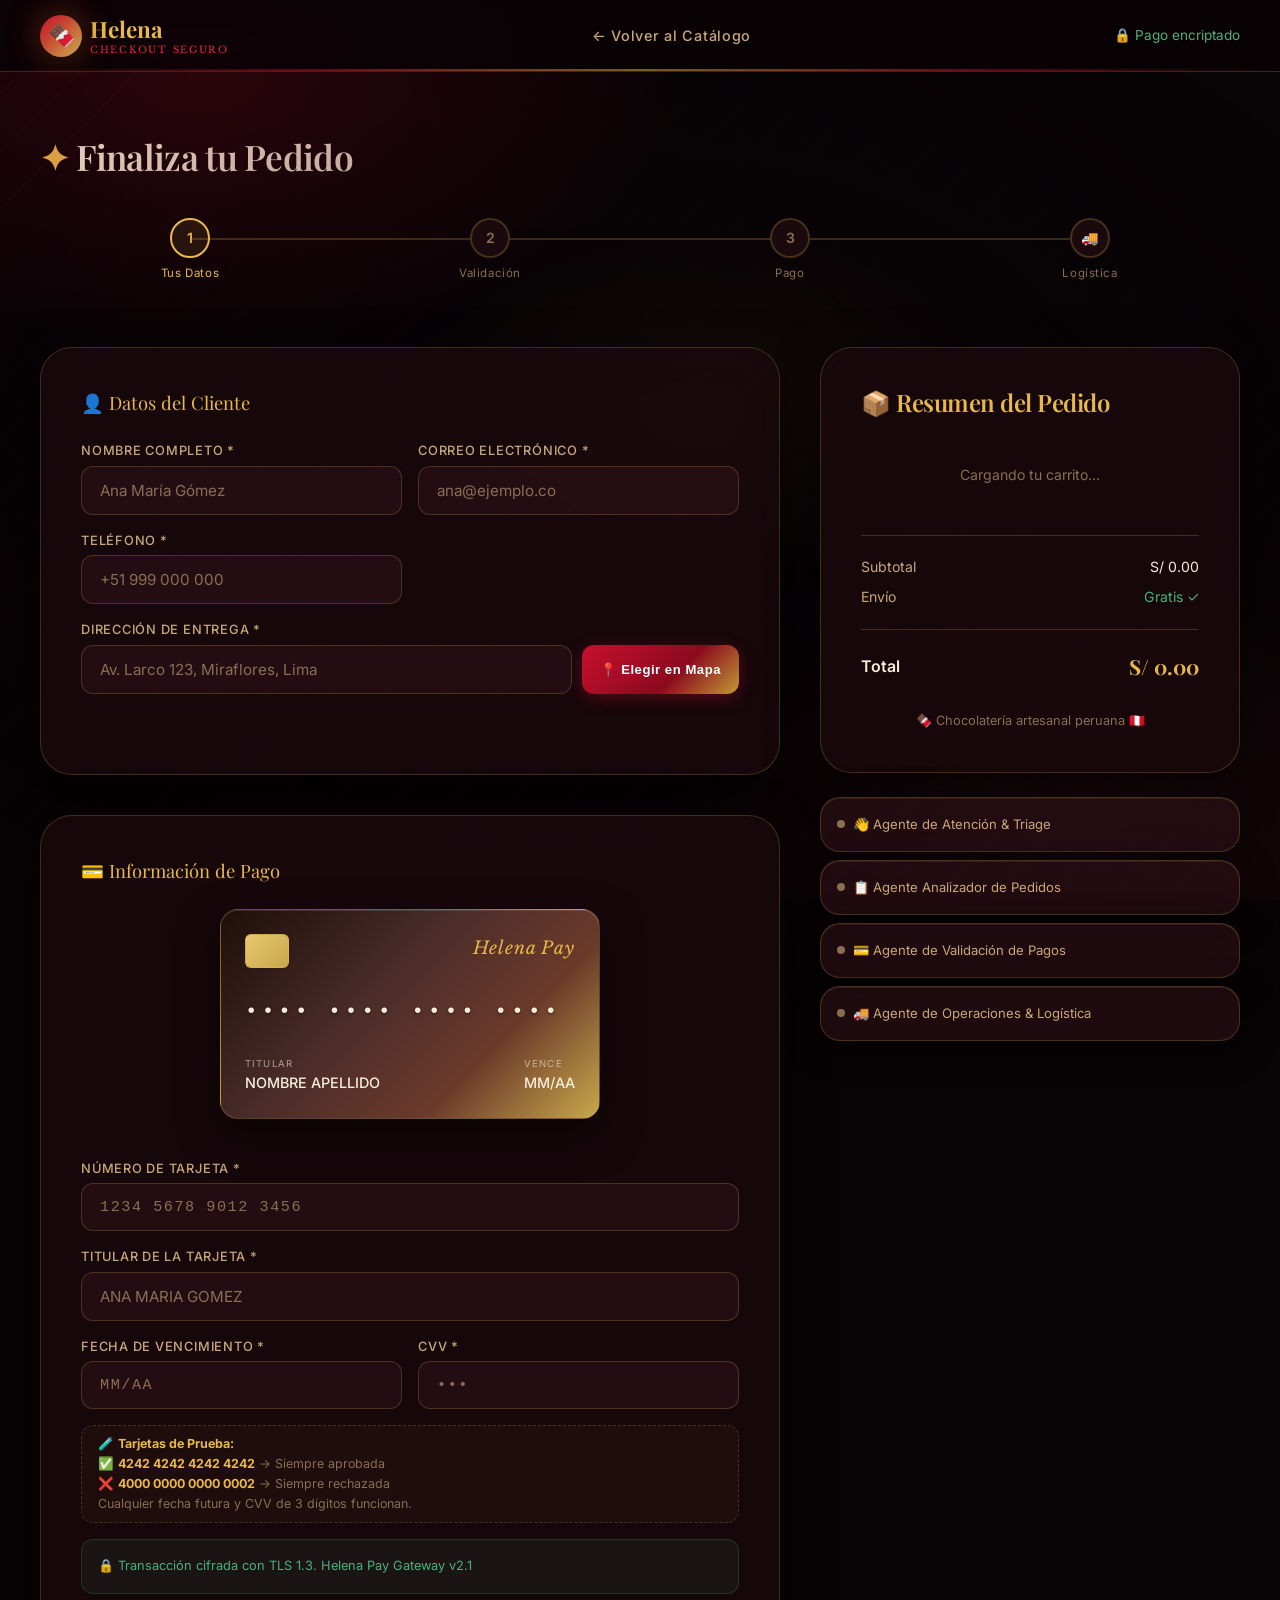
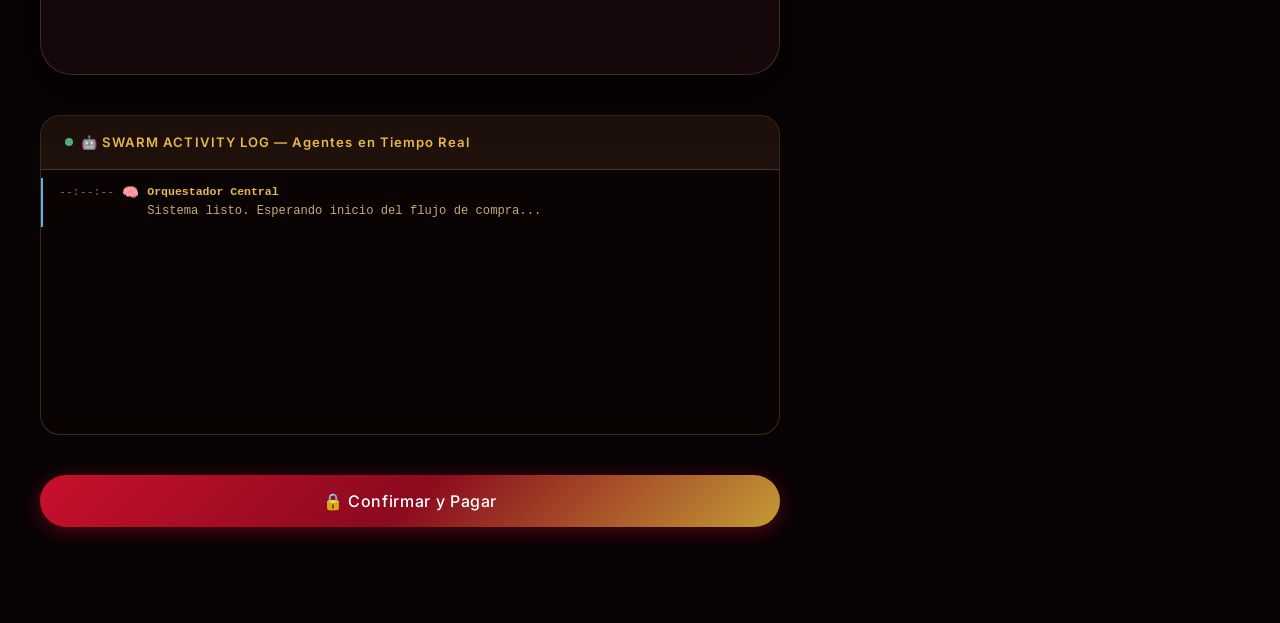
==== frontend/checkout.html @ 7be3026b "Estructura inicial del proyecto" ====
<!DOCTYPE html>
<html lang="es">
<head>
  <meta charset="UTF-8">
  <meta name="viewport" content="width=device-width, initial-scale=1.0">
  <meta name="description" content="Checkout seguro — Chocolates Helena Perú. Completa tu pedido con pago encriptado y entrega en Lima.">
  <title>Checkout — Chocolates Helena Perú</title>
  <link rel="stylesheet" href="css/main.css">
  <link rel="stylesheet" href="css/animations.css">
  <link rel="stylesheet" href="css/checkout.css">
  <link rel="stylesheet" href="css/chat.css">
</head>
<body>

<!-- NAVBAR -->
<nav class="navbar" id="navbar">
  <a href="index.html" class="nav-logo">
    <div class="nav-logo-icon">🍫</div>
    <div>
      <span class="nav-logo-text">Helena</span>
      <span class="nav-logo-subtitle">Checkout Seguro</span>
    </div>
  </a>
  <ul class="nav-links">
    <li><a href="index.html">← Volver al Catálogo</a></li>
  </ul>
  <div class="nav-actions">
    <span style="color:var(--success);font-size:0.85rem;display:flex;align-items:center;gap:6px">
      🔒 Pago encriptado
    </span>
  </div>
</nav>

<!-- FLOW OVERLAY (procesando) -->
<div class="flow-overlay" id="flow-overlay">
  <div class="flow-spinner"></div>
  <div class="flow-status-text" id="flow-status-text">Procesando tu pedido...</div>
  <div class="flow-sub-text" id="flow-sub-text">El enjambre de agentes está trabajando</div>
</div>

<!-- MAIN -->
<main class="checkout-page">
  <div class="container">
    <h1 style="margin-bottom:var(--space-xl);font-size:clamp(1.6rem,3vw,2.2rem)">
      <span class="text-gold">✦</span> Finaliza tu Pedido
    </h1>

    <!-- Step Indicator -->
    <div class="step-indicator" id="step-indicator">
      <div class="step active" id="step-1">
        <div class="step-circle">1</div>
        <div class="step-label">Tus Datos</div>
      </div>
      <div class="step" id="step-2">
        <div class="step-circle">2</div>
        <div class="step-label">Validación</div>
      </div>
      <div class="step" id="step-3">
        <div class="step-circle">3</div>
        <div class="step-label">Pago</div>
      </div>
      <div class="step" id="step-4">
        <div class="step-circle">🚚</div>
        <div class="step-label">Logística</div>
      </div>
    </div>

    <div class="checkout-grid">
      <!-- LEFT: Forms -->
      <div>
        <!-- Payment Error Box -->
        <div class="payment-error-box" id="payment-error-box">
          <div class="payment-error-title">❌ Pago Rechazado</div>
          <div class="payment-error-msg" id="payment-error-msg">El banco no autorizó la transacción.</div>
        </div>

        <!-- Datos del Cliente -->
        <div class="glass-panel" style="padding:var(--space-xl);margin-bottom:var(--space-xl)">
          <div class="checkout-section">
            <div class="checkout-section-title">👤 Datos del Cliente</div>
            <div class="form-grid">
              <div class="form-group">
                <label class="form-label" for="field-name">Nombre Completo *</label>
                <input type="text" id="field-name" class="form-input" placeholder="Ana María Gómez" required autocomplete="name">
              </div>
              <div class="form-group">
                <label class="form-label" for="field-email">Correo Electrónico *</label>
                <input type="email" id="field-email" class="form-input" placeholder="ana@ejemplo.co" required autocomplete="email">
              </div>
              <div class="form-group">
                <label class="form-label" for="field-phone">Teléfono *</label>
                <input type="tel" id="field-phone" class="form-input" placeholder="+51 999 000 000" required autocomplete="tel">
              </div>
              <div class="form-group full-span">
                <label class="form-label" for="field-address">Dirección de Entrega *</label>
                <div style="display:flex;gap:10px;align-items:stretch">
                  <input type="text" id="field-address" class="form-input"
                    placeholder="Av. Larco 123, Miraflores, Lima"
                    required autocomplete="street-address" style="flex:1">
                  <button type="button" id="open-map-btn"
                    style="flex-shrink:0;padding:0 18px;border-radius:12px;
                           background:linear-gradient(135deg,#C8102E,#8B0A1E 60%,#C49A35);
                           color:#fff;border:none;cursor:pointer;font-size:0.82rem;
                           font-weight:600;white-space:nowrap;letter-spacing:0.04em;
                           transition:all 0.25s;box-shadow:0 4px 16px rgba(200,16,46,0.35);
                           display:flex;align-items:center;gap:6px"
                    onmouseover="this.style.transform='translateY(-2px)';this.style.boxShadow='0 8px 24px rgba(200,16,46,0.5)'"
                    onmouseout="this.style.transform='';this.style.boxShadow='0 4px 16px rgba(200,16,46,0.35)'">
                    📍 Elegir en Mapa
                  </button>
                </div>
              </div>
            </div>
          </div>
        </div>

        <!-- Pago -->
        <div class="glass-panel" style="padding:var(--space-xl);margin-bottom:var(--space-xl)">
          <div class="checkout-section">
            <div class="checkout-section-title">💳 Información de Pago</div>

            <!-- Tarjeta 3D -->
            <div class="card-container">
              <div class="credit-card" id="credit-card">
                <div class="card-face card-front">
                  <div style="display:flex;justify-content:space-between;align-items:flex-start">
                    <div class="card-chip"></div>
                    <div class="card-brand">Helena Pay</div>
                  </div>
                  <div class="card-number-display" id="card-number-display">•••• •••• •••• ••••</div>
                  <div class="card-bottom">
                    <div>
                      <div class="card-holder-label">Titular</div>
                      <div class="card-holder-value" id="card-holder-display">NOMBRE APELLIDO</div>
                    </div>
                    <div>
                      <div class="card-expiry-label">Vence</div>
                      <div class="card-expiry-value" id="card-expiry-display">MM/AA</div>
                    </div>
                  </div>
                </div>
                <div class="card-face card-back">
                  <div class="card-back-stripe"></div>
                  <div class="card-cvv-band">
                    <div class="card-cvv-value" id="card-cvv-display">•••</div>
                  </div>
                  <div class="card-back-brand">Helena Pay — Pago Seguro</div>
                </div>
              </div>
            </div>

            <div class="form-grid">
              <div class="form-group full-span">
                <label class="form-label" for="field-card-number">Número de Tarjeta *</label>
                <input type="text" id="field-card-number" class="form-input card-input" placeholder="1234 5678 9012 3456" maxlength="19" required autocomplete="cc-number">
              </div>
              <div class="form-group full-span">
                <label class="form-label" for="field-card-holder">Titular de la Tarjeta *</label>
                <input type="text" id="field-card-holder" class="form-input" placeholder="ANA MARIA GOMEZ" required autocomplete="cc-name">
              </div>
              <div class="form-group">
                <label class="form-label" for="field-expiry">Fecha de Vencimiento *</label>
                <input type="text" id="field-expiry" class="form-input card-input" placeholder="MM/AA" maxlength="5" required autocomplete="cc-exp">
              </div>
              <div class="form-group">
                <label class="form-label" for="field-cvv">CVV *</label>
                <input type="password" id="field-cvv" class="form-input card-input" placeholder="•••" maxlength="4" required autocomplete="cc-csc">
              </div>
            </div>

            <div class="magic-cards-hint">
              🧪 <strong>Tarjetas de Prueba:</strong><br>
              ✅ <strong>4242 4242 4242 4242</strong> → Siempre aprobada<br>
              ❌ <strong>4000 0000 0000 0002</strong> → Siempre rechazada<br>
              Cualquier fecha futura y CVV de 3 dígitos funcionan.
            </div>

            <div class="security-banner">
              🔒 Transacción cifrada con TLS 1.3. Helena Pay Gateway v2.1
            </div>
          </div>
        </div>

        <!-- Swarm Activity Log -->
        <div class="swarm-log-panel">
          <div class="swarm-log-header">
            <div class="live-dot"></div>
            🤖 SWARM ACTIVITY LOG — Agentes en Tiempo Real
          </div>
          <div class="swarm-log" id="swarm-log">
            <div class="log-entry log-info">
              <span class="log-time">--:--:--</span>
              <span class="log-icon">🧠</span>
              <div class="log-content">
                <span class="log-agent">Orquestador Central</span>
                <span class="log-msg">Sistema listo. Esperando inicio del flujo de compra...</span>
              </div>
            </div>
          </div>
        </div>

        <!-- Submit Button -->
        <button class="btn btn-primary btn-lg w-full" id="pay-btn" style="margin-top:var(--space-xl)">
          🔒 Confirmar y Pagar
        </button>
      </div>

      <!-- RIGHT: Order Summary -->
      <div class="order-summary-panel">
        <div class="glass-panel" style="padding:var(--space-xl)">
          <h3 style="font-family:var(--font-display);color:var(--gold);margin-bottom:var(--space-lg)">📦 Resumen del Pedido</h3>
          <div class="summary-items" id="summary-items">
            <div style="color:var(--text-muted);font-size:0.88rem;text-align:center;padding:var(--space-lg)">
              Cargando tu carrito...
            </div>
          </div>
          <div class="summary-divider"></div>
          <div class="summary-row">
            <span class="summary-label">Subtotal</span>
            <span class="summary-value" id="summary-subtotal">S/ 0.00</span>
          </div>
          <div class="summary-row">
            <span class="summary-label">Envío</span>
            <span class="summary-value" style="color:var(--success)">Gratis ✓</span>
          </div>
          <div class="summary-divider"></div>
          <div class="summary-row total">
            <span class="summary-label">Total</span>
            <span class="summary-value" id="summary-total">S/ 0.00</span>
          </div>
          <div style="margin-top:var(--space-lg);text-align:center;color:var(--text-muted);font-size:0.8rem">
            🍫 Chocolatería artesanal peruana 🇵🇪
          </div>
        </div>

        <!-- Agent Status Panels -->
        <div style="margin-top:var(--space-lg);display:flex;flex-direction:column;gap:var(--space-sm)">
          <div class="agent-status-card glass-card" id="agent-1-status" style="padding:var(--space-md)">
            <div style="display:flex;align-items:center;gap:var(--space-sm)">
              <div class="mcp-status-dot pending" id="agent-1-dot"></div>
              <span style="font-size:0.82rem;color:var(--text-secondary)">👋 Agente de Atención & Triage</span>
            </div>
          </div>
          <div class="agent-status-card glass-card" id="agent-2-status" style="padding:var(--space-md)">
            <div style="display:flex;align-items:center;gap:var(--space-sm)">
              <div class="mcp-status-dot pending" id="agent-2-dot"></div>
              <span style="font-size:0.82rem;color:var(--text-secondary)">📋 Agente Analizador de Pedidos</span>
            </div>
          </div>
          <div class="agent-status-card glass-card" id="agent-3-status" style="padding:var(--space-md)">
            <div style="display:flex;align-items:center;gap:var(--space-sm)">
              <div class="mcp-status-dot pending" id="agent-3-dot"></div>
              <span style="font-size:0.82rem;color:var(--text-secondary)">💳 Agente de Validación de Pagos</span>
            </div>
          </div>
          <div class="agent-status-card glass-card" id="agent-4-status" style="padding:var(--space-md)">
            <div style="display:flex;align-items:center;gap:var(--space-sm)">
              <div class="mcp-status-dot pending" id="agent-4-dot"></div>
              <span style="font-size:0.82rem;color:var(--text-secondary)">🚚 Agente de Operaciones & Logística</span>
            </div>
          </div>
        </div>
      </div>
    </div>
  </div>
</main>

<!-- SCRIPTS -->
<script src="js/config.js"></script>
<script src="js/state.js"></script>
<script src="js/geminiAPI.js"></script>
<script src="js/mcp/postgresMCP.js"></script>
<script src="js/mcp/paymentMCP.js"></script>
<script src="js/mcp/mapsMCP.js"></script>
<script src="js/mcp/emailMCP.js"></script>
<script src="js/agents/frontAgent.js"></script>
<script src="js/agents/orderAgent.js"></script>
<script src="js/agents/paymentAgent.js"></script>
<script src="js/agents/logisticsAgent.js"></script>
<script src="js/orchestrator.js"></script>
<script src="js/catalog.js"></script>
<script src="js/ui.js"></script>
<script src="js/geminiConfig.js"></script>
<script src="js/mapPicker.js"></script>
<script>
document.addEventListener('DOMContentLoaded', () => {
  GeminiConfig.init();
  UI.initNavbar();

  // ── Botón de mapa — Event listener seguro ───────────────────
  const openMapBtn = document.getElementById('open-map-btn');
  if (openMapBtn) {
    openMapBtn.addEventListener('click', () => {
      if (typeof window.MapPicker !== 'undefined' && typeof window.MapPicker.open === 'function') {
        window.MapPicker.open(function(loc) {
          const addrField = document.getElementById('field-address');
          if (addrField) {
            addrField.value = loc.address;
            addrField.dispatchEvent(new Event('input'));
          }
        });
      } else {
        console.error('MapPicker no está disponible aún.');
        alert('El selector de mapa no está listo. Por favor recarga la página.');
      }
    });
  }


  // ── Renderizar resumen del pedido ───────────────────────
  function renderSummary() {
    const items = SessionState.cart;
    const summaryItems = document.getElementById('summary-items');
    const subtotalEl = document.getElementById('summary-subtotal');
    const totalEl = document.getElementById('summary-total');

    if (!items || items.length === 0) {
      summaryItems.innerHTML = `
        <div style="text-align:center;color:var(--text-muted);padding:var(--space-lg)">
          <div style="font-size:2rem;margin-bottom:var(--space-sm)">🛒</div>
          <div>Tu carrito está vacío.</div>
          <a href="index.html" style="color:var(--gold);text-decoration:none;font-size:0.88rem">← Volver al catálogo</a>
        </div>`;
      return;
    }

    summaryItems.innerHTML = items.map(item => `
      <div class="summary-item">
        <img src="${item.image}" alt="${item.name}" class="summary-item-img">
        <div class="summary-item-info">
          <div class="summary-item-name">${item.name}</div>
          <div class="summary-item-qty">x${item.quantity}</div>
        </div>
        <div class="summary-item-price">S/ ${item.subtotal.toLocaleString('es-PE')}</div>
      </div>
    `).join('');

    const total = SessionState.getCartTotal();
    if (subtotalEl) subtotalEl.textContent = `S/ ${total.toLocaleString('es-PE')}`;
    if (totalEl)    totalEl.textContent = `S/ ${total.toLocaleString('es-PE')}`;
  }

  renderSummary();
  SessionState.on('cart:update', renderSummary);

  // ── Tarjeta de crédito interactiva ───────────────────────
  const cardNumberInput = document.getElementById('field-card-number');
  const cardHolderInput = document.getElementById('field-card-holder');
  const expiryInput = document.getElementById('field-expiry');
  const cvvInput = document.getElementById('field-cvv');
  const creditCard = document.getElementById('credit-card');

  cardNumberInput.addEventListener('input', e => {
    let v = e.target.value.replace(/\D/g, '').slice(0,16);
    e.target.value = v.replace(/(.{4})/g, '$1 ').trim();
    document.getElementById('card-number-display').textContent =
      (v + '•'.repeat(16 - v.length)).replace(/(.{4})/g, '$1 ').trim();
  });

  cardHolderInput.addEventListener('input', e => {
    const v = e.target.value.toUpperCase().slice(0,26);
    document.getElementById('card-holder-display').textContent = v || 'NOMBRE APELLIDO';
  });

  expiryInput.addEventListener('input', e => {
    let v = e.target.value.replace(/\D/g, '').slice(0,4);
    if (v.length >= 2) v = v.slice(0,2) + '/' + v.slice(2);
    e.target.value = v;
    document.getElementById('card-expiry-display').textContent = v || 'MM/AA';
  });

  cvvInput.addEventListener('focus', () => creditCard.classList.add('flipped'));
  cvvInput.addEventListener('blur',  () => creditCard.classList.remove('flipped'));
  cvvInput.addEventListener('input', e => {
    document.getElementById('card-cvv-display').textContent =
      '•'.repeat(Math.min(e.target.value.length, 4)) || '•••';
  });

  // ── Swarm Log listener ───────────────────────────────────
  SessionState.on('log:new', entry => UI.appendSwarmLog(entry));

  // ── Agent status visual ──────────────────────────────────
  const agentDotMap = {
    'Agente de Atención Web':            'agent-1-dot',
    'Agente Analizador de Pedidos':      'agent-2-dot',
    'Agente de Validación de Pagos':     'agent-3-dot',
    'Agente de Operaciones y Logística': 'agent-4-dot'
  };

  SessionState.on('agent:change', ({ agent }) => {
    // Resetear todos
    Object.values(agentDotMap).forEach(id => {
      const el = document.getElementById(id);
      if (el) { el.className = 'mcp-status-dot pending'; }
    });
    // Activar actual
    const dotId = agentDotMap[agent];
    if (dotId) {
      const el = document.getElementById(dotId);
      if (el) { el.className = 'mcp-status-dot active'; }
    }
    // Actualizar step
    const stepMap = {
      'Agente de Atención Web': 1,
      'Agente Analizador de Pedidos': 2,
      'Agente de Validación de Pagos': 3,
      'Agente de Operaciones y Logística': 4
    };
    const stepNum = stepMap[agent];
    if (stepNum) UI.updateStep(stepNum);
  });

  // ── Flow event handlers ──────────────────────────────────
  SessionState.on('flow:step', ({ step, label }) => {
    document.getElementById('flow-status-text').textContent =
      `Agente ${step}: ${['Triage','Validando Pedido','Procesando Pago','Calculando Entrega'][step-1]}...`;
    document.getElementById('flow-sub-text').textContent =
      `Llamando a servidores MCP...`;
  });

  SessionState.on('flow:payment_rejected', result => {
    document.getElementById('flow-overlay').classList.remove('active');
    document.getElementById('payment-error-box').classList.add('visible');
    document.getElementById('payment-error-msg').textContent = result.motivo || 'El banco no autorizó la transacción.';
    document.getElementById('pay-btn').disabled = false;
    document.getElementById('pay-btn').textContent = '🔒 Reintentar Pago';
    // Marcar dot como error
    const d3 = document.getElementById('agent-3-dot');
    if (d3) d3.className = 'mcp-status-dot error';
    UI.showToast('Pago rechazado. Intenta con otra tarjeta.', 'error', 5000);
  });

  SessionState.on('flow:completed', finalResponse => {
    // Guardar respuesta para la página de éxito
    sessionStorage.setItem('helena_order_result', JSON.stringify(finalResponse));
    document.getElementById('flow-status-text').textContent = '¡Pedido confirmado! Redirigiendo...';
    // Marcar todos los dots como success
    Object.values(agentDotMap).forEach(id => {
      const el = document.getElementById(id);
      if (el) el.className = 'mcp-status-dot success';
    });
    // Completar steps
    document.querySelectorAll('.step').forEach(el => {
      el.classList.remove('active');
      el.classList.add('done');
    });
    setTimeout(() => { window.location.href = 'success.html'; }, 1800);
  });

  SessionState.on('flow:error', ({ agent, result }) => {
    document.getElementById('flow-overlay').classList.remove('active');
    document.getElementById('pay-btn').disabled = false;
    document.getElementById('pay-btn').textContent = '🔒 Reintentar';
    UI.showToast(`Error en ${agent}: ${result.error || 'Error desconocido'}`, 'error', 5000);
  });

  SessionState.on('flow:critical_error', ({ error }) => {
    document.getElementById('flow-overlay').classList.remove('active');
    document.getElementById('pay-btn').disabled = false;
    document.getElementById('pay-btn').textContent = '🔒 Reintentar';
    UI.showToast(`Error crítico: ${error}`, 'error', 6000);
  });

  // ── Botón de pago ────────────────────────────────────────
  document.getElementById('pay-btn').addEventListener('click', async () => {
    // Ocultar error previo
    document.getElementById('payment-error-box').classList.remove('visible');

    // Activar overlay
    const overlay = document.getElementById('flow-overlay');
    overlay.classList.add('active');
    document.getElementById('pay-btn').disabled = true;

    // Recoger datos del formulario
    const formData = {
      name:    document.getElementById('field-name').value,
      email:   document.getElementById('field-email').value,
      phone:   document.getElementById('field-phone').value,
      address: document.getElementById('field-address').value
    };

    const paymentData = {
      cardNumber: document.getElementById('field-card-number').value,
      cardHolder: document.getElementById('field-card-holder').value,
      expiry:     document.getElementById('field-expiry').value,
      cvv:        document.getElementById('field-cvv').value
    };

    // Si carrito vacío, agregar demo
    if (SessionState.cart.length === 0) {
      const { CATALOG } = window;
      if (CATALOG && CATALOG[0]) SessionState.addCartItem(CATALOG[0], 2);
      if (CATALOG && CATALOG[4]) SessionState.addCartItem(CATALOG[4], 1);
      renderSummary();
    }

    // Iniciar flujo del enjambre
    await Orchestrator.startCheckoutFlow(formData, paymentData);
  });
});
</script>
</body>
</html>
---- frontend/css/main.css ----
@import url('https://fonts.googleapis.com/css2?family=Playfair+Display:ital,wght@0,400;0,600;0,700;1,400;1,600&family=Inter:wght@300;400;500;600&family=Cormorant+Garamond:ital,wght@0,300;0,600;1,300&family=Libre+Baskerville:ital,wght@0,400;0,700;1,400&display=swap');

:root {
  /* ── Paleta Peruana ─────────────────────────────────────── */
  --peru-red:       #C8102E;   /* Rojo Bandera */
  --peru-red-deep:  #8B0A1E;   /* Rojo oscuro */
  --peru-red-light: #E8274A;   /* Rojo vibrante */
  --peru-red-glow:  rgba(200,16,46,0.28);

  /* Tonos chocolate peruano (cacao amazónico) */
  --choc-black:   #080305;
  --choc-deep:    #100608;
  --choc-dark:    #1A0A0D;
  --choc-mid:     #2D1218;
  --choc-warm:    #4A1E25;
  --choc-brown:   #7A3030;
  --choc-mocha:   #9B5C4A;
  --choc-caramel: #B8845A;

  /* Dorado Sol Inca */
  --gold:         #E8B84B;
  --gold-light:   #F5CF6A;
  --gold-pale:    #FAE8A8;
  --gold-deep:    #C49A35;
  --gold-glow:    rgba(232,184,75,0.35);

  /* Cremas y neutros */
  --cream:        #F7EDD8;
  --cream-dark:   #EACFA8;
  --cream-darker: #C8A87A;
  --text-primary:   #F7EDD8;
  --text-secondary: #C8A87A;
  --text-muted:     #8A6E52;

  /* Glassmorphism */
  --glass-bg:     rgba(26,10,13,0.78);
  --glass-border: rgba(232,184,75,0.22);
  --glass-hover:  rgba(232,184,75,0.10);
  --glass-card:   rgba(45,18,24,0.60);
  --glass-red:    rgba(200,16,46,0.12);

  /* Semáforo */
  --success: #4CAF7C;
  --success-bg: rgba(76,175,124,0.15);
  --error:   #E05A4F;
  --error-bg: rgba(224,90,79,0.15);
  --warning: #E8A840;
  --info:    #5AB4E0;

  /* Tipografía */
  --font-display: 'Playfair Display', Georgia, serif;
  --font-body:    'Inter', -apple-system, sans-serif;
  --font-elegant: 'Libre Baskerville', Georgia, serif;
  --font-italic:  'Cormorant Garamond', Georgia, serif;

  /* Espaciado */
  --space-xs: 4px;  --space-sm: 8px;   --space-md: 16px;
  --space-lg: 24px; --space-xl: 40px;  --space-2xl: 64px; --space-3xl: 96px;

  /* Radios */
  --radius-sm: 6px; --radius-md: 12px; --radius-lg: 20px;
  --radius-xl: 32px; --radius-pill: 999px;

  /* Sombras */
  --shadow-sm:   0 2px 8px rgba(0,0,0,0.35);
  --shadow-md:   0 8px 24px rgba(0,0,0,0.45);
  --shadow-lg:   0 16px 48px rgba(0,0,0,0.55);
  --shadow-gold: 0 0 36px rgba(232,184,75,0.28), 0 4px 16px rgba(0,0,0,0.45);
  --shadow-red:  0 0 36px rgba(200,16,46,0.25), 0 4px 20px rgba(0,0,0,0.45);
  --shadow-card: 0 8px 32px rgba(0,0,0,0.50), inset 0 1px 0 rgba(232,184,75,0.10);

  /* Transiciones */
  --t-fast:   0.15s ease;
  --t-smooth: 0.35s cubic-bezier(0.4,0,0.2,1);
  --t-spring: 0.5s cubic-bezier(0.34,1.56,0.64,1);

  --max-width: 1280px;
  --nav-height: 72px;
}

/* ── Reset & Base ───────────────────────────────────────────── */
*,*::before,*::after { box-sizing: border-box; margin: 0; padding: 0; }
html { scroll-behavior: smooth; }

body {
  font-family: var(--font-body);
  background-color: var(--choc-black);
  color: var(--text-primary);
  line-height: 1.6;
  min-height: 100vh;
  overflow-x: hidden;
  -webkit-font-smoothing: antialiased;
}

/* Fondo con degradado peruano sutil */
body::before {
  content: '';
  position: fixed; inset: 0;
  background:
    radial-gradient(ellipse 70% 55% at 15% 8%,  rgba(200,16,46,0.18) 0%, transparent 55%),
    radial-gradient(ellipse 55% 45% at 85% 92%, rgba(26,10,13,0.85) 0%, transparent 60%),
    radial-gradient(ellipse 45% 40% at 55% 45%, rgba(232,184,75,0.05) 0%, transparent 50%),
    radial-gradient(ellipse 80% 70% at 50% 50%, rgba(8,3,5,0.6) 0%, transparent 80%);
  pointer-events: none; z-index: 0;
}

/* Patrón andino sutil en el fondo */
body::after {
  content: '';
  position: fixed; inset: 0;
  background-image: repeating-linear-gradient(
    45deg,
    transparent,
    transparent 40px,
    rgba(200,16,46,0.02) 40px,
    rgba(200,16,46,0.02) 41px
  ),
  repeating-linear-gradient(
    -45deg,
    transparent,
    transparent 40px,
    rgba(232,184,75,0.02) 40px,
    rgba(232,184,75,0.02) 41px
  );
  pointer-events: none; z-index: 0;
}

/* ── Tipografía ─────────────────────────────────────────────── */
h1,h2,h3,h4 {
  font-family: var(--font-display);
  font-weight: 600; line-height: 1.2;
  letter-spacing: -0.02em;
}
h1 { font-size: clamp(2.2rem,5vw,3.8rem); }
h2 { font-size: clamp(1.6rem,3vw,2.4rem); }
h3 { font-size: clamp(1.1rem,2vw,1.5rem); }

.text-gold     { color: var(--gold); }
.text-red      { color: var(--peru-red); }
.text-cream    { color: var(--cream); }
.text-muted    { color: var(--text-muted); }
.display-text  { font-family: var(--font-italic); font-style: italic; font-weight: 300; letter-spacing: 0.05em; }
.elegant-text  { font-family: var(--font-elegant); }

/* ── Navbar ─────────────────────────────────────────────────── */
.navbar {
  position: fixed; top: 0; left: 0; right: 0; height: var(--nav-height); z-index: 1000;
  display: flex; align-items: center; justify-content: space-between; padding: 0 var(--space-xl);
  background: rgba(8,3,5,0.88); backdrop-filter: blur(20px) saturate(1.5);
  border-bottom: 1px solid var(--glass-border);
  transition: background var(--t-smooth);
}
.navbar.scrolled { background: rgba(8,3,5,0.98); }

/* Línea roja peruana bajo el nav */
.navbar::after {
  content: '';
  position: absolute; bottom: 0; left: 0; right: 0; height: 2px;
  background: linear-gradient(90deg, transparent, var(--peru-red), var(--gold), var(--peru-red), transparent);
  opacity: 0.5;
}

.nav-logo { display: flex; align-items: center; gap: var(--space-sm); text-decoration: none; }
.nav-logo-icon {
  width: 42px; height: 42px;
  background: linear-gradient(135deg, var(--peru-red) 0%, var(--gold-deep) 100%);
  border-radius: 50%; display: flex; align-items: center; justify-content: center;
  font-size: 22px; box-shadow: var(--shadow-red), var(--shadow-gold);
  position: relative; overflow: hidden;
}
.nav-logo-icon::after {
  content: '';
  position: absolute; inset: 0;
  background: linear-gradient(135deg, transparent 40%, rgba(255,255,255,0.15) 100%);
  border-radius: 50%;
}

.nav-logo-text     { font-family: var(--font-display); font-size: 1.4rem; font-weight: 700; color: var(--gold); }
.nav-logo-subtitle { font-family: var(--font-elegant); font-size: 0.60rem; color: var(--peru-red-light); letter-spacing: 0.18em; text-transform: uppercase; display: block; margin-top: -5px; }

.nav-links { display: flex; align-items: center; gap: var(--space-xl); list-style: none; }
.nav-links a {
  color: var(--text-secondary); text-decoration: none; font-size: 0.9rem;
  font-weight: 500; letter-spacing: 0.05em; transition: color var(--t-fast); position: relative;
}
.nav-links a::after {
  content: ''; position: absolute; bottom: -4px; left: 0; right: 0; height: 2px;
  background: linear-gradient(90deg, var(--peru-red), var(--gold));
  transform: scaleX(0); transition: transform var(--t-smooth); transform-origin: center;
}
.nav-links a:hover { color: var(--gold); }
.nav-links a:hover::after { transform: scaleX(1); }
.nav-actions { display: flex; align-items: center; gap: var(--space-md); }

/* ── Botones ─────────────────────────────────────────────────── */
.btn {
  display: inline-flex; align-items: center; justify-content: center; gap: var(--space-sm);
  padding: 12px 28px; border-radius: var(--radius-pill); font-family: var(--font-body);
  font-weight: 500; font-size: 0.9rem; letter-spacing: 0.04em; cursor: pointer; border: none;
  transition: all var(--t-smooth); text-decoration: none; white-space: nowrap;
  position: relative; overflow: hidden;
}
.btn::before {
  content: ''; position: absolute; inset: 0;
  background: rgba(255,255,255,0.08); opacity: 0; transition: opacity var(--t-fast);
}
.btn:hover::before { opacity: 1; }

.btn-primary {
  background: linear-gradient(135deg, var(--peru-red) 0%, var(--peru-red-deep) 50%, var(--gold-deep) 100%);
  color: #fff;
  box-shadow: 0 4px 20px rgba(200,16,46,0.4), 0 2px 8px rgba(0,0,0,0.3);
}
.btn-primary:hover { transform: translateY(-2px); box-shadow: 0 8px 32px rgba(200,16,46,0.55), 0 4px 16px rgba(232,184,75,0.3); }
.btn-primary:active { transform: translateY(0); }

.btn-secondary {
  background: transparent; color: var(--gold); border: 1px solid var(--glass-border);
  backdrop-filter: blur(8px);
}
.btn-secondary:hover { border-color: var(--gold); background: var(--glass-hover); transform: translateY(-2px); }

.btn-ghost {
  background: var(--glass-bg); color: var(--text-primary);
  border: 1px solid var(--glass-border); backdrop-filter: blur(12px);
}
.btn-ghost:hover { border-color: var(--gold); color: var(--gold); }

.btn-red {
  background: linear-gradient(135deg, var(--peru-red), var(--peru-red-deep));
  color: #fff; box-shadow: 0 4px 20px rgba(200,16,46,0.4);
}
.btn-red:hover { transform: translateY(-2px); box-shadow: 0 8px 32px rgba(200,16,46,0.6); }

.btn-sm  { padding: 8px 18px; font-size: 0.82rem; }
.btn-lg  { padding: 16px 40px; font-size: 1rem; }

/* ── Cards de Vidrio ─────────────────────────────────────────── */
.glass-card {
  background: var(--glass-card); backdrop-filter: blur(20px) saturate(1.4);
  border: 1px solid var(--glass-border); border-radius: var(--radius-lg);
  box-shadow: var(--shadow-card); transition: all var(--t-smooth);
}
.glass-card:hover {
  border-color: rgba(232,184,75,0.4);
  box-shadow: var(--shadow-gold), 0 0 0 1px rgba(200,16,46,0.1);
  transform: translateY(-4px);
}

.glass-panel {
  background: var(--glass-bg); backdrop-filter: blur(24px) saturate(1.5);
  border: 1px solid var(--glass-border); border-radius: var(--radius-xl);
  box-shadow: var(--shadow-lg);
}

/* ── Encabezados de sección ─────────────────────────────────── */
.section-header { text-align: center; margin-bottom: var(--space-2xl); }
.section-label {
  display: inline-block; font-family: var(--font-elegant); font-size: 0.75rem; font-weight: 700;
  letter-spacing: 0.22em; text-transform: uppercase; color: var(--gold);
  background: linear-gradient(135deg, rgba(200,16,46,0.1), rgba(232,184,75,0.12));
  border: 1px solid rgba(232,184,75,0.25); border-radius: var(--radius-pill);
  padding: 6px 20px; margin-bottom: var(--space-md);
}
.section-title    { margin-bottom: var(--space-md); color: var(--cream); }
.section-subtitle { color: var(--text-secondary); font-size: 1.05rem; max-width: 560px; margin: 0 auto; font-weight: 300; }

/* ── Formularios ─────────────────────────────────────────────── */
.badge {
  display: inline-flex; align-items: center; justify-content: center;
  min-width: 20px; height: 20px; padding: 0 6px; border-radius: var(--radius-pill);
  font-size: 0.72rem; font-weight: 600;
  background: linear-gradient(135deg, var(--peru-red), var(--gold-deep));
  color: #fff;
}

.form-group  { display: flex; flex-direction: column; gap: var(--space-xs); }
.form-label  { font-size: 0.8rem; font-weight: 500; color: var(--text-secondary); letter-spacing: 0.06em; text-transform: uppercase; }
.form-input  {
  background: rgba(45,18,24,0.65); border: 1px solid var(--glass-border);
  border-radius: var(--radius-md); padding: 14px 18px;
  font-family: var(--font-body); font-size: 0.95rem; color: var(--text-primary);
  transition: all var(--t-fast); outline: none; width: 100%;
}
.form-input::placeholder { color: var(--text-muted); }
.form-input:focus {
  border-color: var(--gold);
  background: rgba(45,18,24,0.85);
  box-shadow: 0 0 0 3px rgba(232,184,75,0.12), 0 0 0 1px rgba(200,16,46,0.08);
}
.form-input.error { border-color: var(--error); }

/* ── Toast ───────────────────────────────────────────────────── */
.toast-container {
  position: fixed; bottom: var(--space-xl); right: var(--space-xl);
  z-index: 9000; display: flex; flex-direction: column; gap: var(--space-sm); pointer-events: none;
}
.toast {
  background: var(--glass-bg); backdrop-filter: blur(20px);
  border: 1px solid var(--glass-border); border-radius: var(--radius-lg);
  padding: var(--space-md) var(--space-lg); color: var(--text-primary);
  font-size: 0.9rem; pointer-events: all;
  animation: toastIn 0.4s var(--t-spring) forwards;
  max-width: 320px; display: flex; align-items: center; gap: var(--space-sm);
}
.toast.success { border-color: rgba(76,175,124,0.5); }
.toast.error   { border-color: rgba(200,16,46,0.6); }
@keyframes toastIn {
  from { opacity: 0; transform: translateX(100px) scale(0.9); }
  to   { opacity: 1; transform: translateX(0) scale(1); }
}

/* ── Scrollbar ──────────────────────────────────────────────── */
::-webkit-scrollbar        { width: 5px; height: 5px; }
::-webkit-scrollbar-track  { background: var(--choc-dark); }
::-webkit-scrollbar-thumb  { background: var(--choc-warm); border-radius: var(--radius-pill); }
::-webkit-scrollbar-thumb:hover { background: var(--peru-red); }

/* ── Layout ─────────────────────────────────────────────────── */
.container { max-width: var(--max-width); margin: 0 auto; padding: 0 var(--space-xl); }
.flex      { display: flex; } .flex-col { flex-direction: column; }
.items-center { align-items: center; } .justify-between { justify-content: space-between; }
.justify-center { justify-content: center; }
.gap-sm { gap: var(--space-sm); } .gap-md { gap: var(--space-md); } .gap-lg { gap: var(--space-lg); }
.w-full  { width: 100%; } .text-center { text-align: center; }
section  { position: relative; z-index: 1; }

/* ── Divisor ornamental andino ──────────────────────────────── */
.ornament-divider {
  display: flex; align-items: center; gap: var(--space-md);
  color: var(--gold); font-size: 1.2rem; opacity: 0.65;
}
.ornament-divider::before,.ornament-divider::after {
  content: ''; flex: 1; height: 1px;
  background: linear-gradient(90deg, transparent, var(--peru-red), var(--gold), var(--peru-red), transparent);
}

/* ── Footer ─────────────────────────────────────────────────── */
.footer {
  position: relative; z-index: 1; padding: var(--space-xl) 0;
  border-top: 1px solid var(--glass-border);
  background: rgba(8,3,5,0.9); backdrop-filter: blur(20px);
}
.footer-inner {
  display: flex; align-items: center; justify-content: space-between;
  flex-wrap: wrap; gap: var(--space-md);
}
.footer-brand {
  font-family: var(--font-display); font-size: 1.1rem; color: var(--gold);
  display: flex; align-items: center; gap: var(--space-sm);
}
.footer-copy { font-size: 0.82rem; color: var(--text-muted); }

/* ── Bandera peruana mini decorativa ─────────────────────────── */
.peru-flag-badge {
  display: inline-flex; align-items: center; gap: 6px;
  background: rgba(200,16,46,0.12); border: 1px solid rgba(200,16,46,0.3);
  border-radius: var(--radius-pill); padding: 3px 12px;
  font-size: 0.72rem; color: var(--peru-red-light); font-weight: 600; letter-spacing: 0.1em;
}

/* ── Responsive ─────────────────────────────────────────────── */
@media (max-width: 768px) {
  :root { --nav-height: 60px; }
  .container { padding: 0 var(--space-md); }
  .nav-links { display: none; }
  .navbar { padding: 0 var(--space-md); }
}
---- frontend/css/animations.css ----
/* ── Animations & Keyframes ─────────────────────────────────────── */

@keyframes fadeIn {
  from { opacity: 0; } to { opacity: 1; }
}
@keyframes fadeInUp {
  from { opacity: 0; transform: translateY(30px); }
  to   { opacity: 1; transform: translateY(0); }
}
@keyframes fadeInDown {
  from { opacity: 0; transform: translateY(-20px); }
  to   { opacity: 1; transform: translateY(0); }
}
@keyframes slideInLeft {
  from { opacity: 0; transform: translateX(-40px); }
  to   { opacity: 1; transform: translateX(0); }
}
@keyframes slideInRight {
  from { opacity: 0; transform: translateX(40px); }
  to   { opacity: 1; transform: translateX(0); }
}
@keyframes scaleIn {
  from { opacity: 0; transform: scale(0.85); }
  to   { opacity: 1; transform: scale(1); }
}
@keyframes shimmer {
  0%   { background-position: -200% center; }
  100% { background-position: 200% center; }
}
@keyframes pulse {
  0%,100% { opacity: 1; }
  50%      { opacity: 0.5; }
}
@keyframes pulseGlow {
  0%,100% { box-shadow: 0 0 8px rgba(201,168,76,0.3); }
  50%      { box-shadow: 0 0 24px rgba(201,168,76,0.7); }
}
@keyframes float {
  0%,100% { transform: translateY(0); }
  50%      { transform: translateY(-8px); }
}
@keyframes rotate {
  from { transform: rotate(0deg); }
  to   { transform: rotate(360deg); }
}
@keyframes ripple {
  0%   { transform: scale(0); opacity: 1; }
  100% { transform: scale(4); opacity: 0; }
}
@keyframes typewriter {
  from { width: 0; }
  to   { width: 100%; }
}
@keyframes blinkCursor {
  0%,100% { border-right-color: var(--gold); }
  50%      { border-right-color: transparent; }
}
@keyframes confetti-fall {
  0%   { transform: translateY(-20px) rotate(0deg); opacity: 1; }
  100% { transform: translateY(100vh) rotate(720deg); opacity: 0; }
}
@keyframes heroGradient {
  0%   { background-position: 0% 50%; }
  50%  { background-position: 100% 50%; }
  100% { background-position: 0% 50%; }
}
@keyframes borderGlow {
  0%,100% { border-color: rgba(201,168,76,0.2); }
  50%      { border-color: rgba(201,168,76,0.6); }
}
@keyframes slideUp {
  from { transform: translateY(100%); opacity: 0; }
  to   { transform: translateY(0); opacity: 1; }
}
@keyframes logEntry {
  from { opacity: 0; transform: translateX(-12px); }
  to   { opacity: 1; transform: translateX(0); }
}
@keyframes agentActivate {
  0%   { box-shadow: 0 0 0 0 rgba(201,168,76,0.5); }
  70%  { box-shadow: 0 0 0 12px rgba(201,168,76,0); }
  100% { box-shadow: 0 0 0 0 rgba(201,168,76,0); }
}
@keyframes mcpPing {
  0%   { transform: scale(1); opacity: 1; }
  50%  { transform: scale(1.5); opacity: 0.5; }
  100% { transform: scale(1); opacity: 1; }
}
@keyframes successBounce {
  0%,100% { transform: scale(1); }
  30%      { transform: scale(1.15); }
  60%      { transform: scale(0.95); }
}
@keyframes cardFlip {
  0%   { transform: rotateY(0deg); }
  100% { transform: rotateY(180deg); }
}
@keyframes dotDance {
  0%,80%,100% { transform: scale(0); opacity: 0.3; }
  40%          { transform: scale(1); opacity: 1; }
}
@keyframes progressBar {
  from { width: 0%; }
  to   { width: 100%; }
}
@keyframes mapDraw {
  from { stroke-dashoffset: 1000; }
  to   { stroke-dashoffset: 0; }
}
@keyframes starPop {
  0%   { transform: scale(0) rotate(-30deg); opacity: 0; }
  60%  { transform: scale(1.2) rotate(10deg); opacity: 1; }
  100% { transform: scale(1) rotate(0deg); opacity: 1; }
}

/* ── Animation Utilities ─────────────────────────────────────── */
.animate-fadeIn      { animation: fadeIn 0.5s ease forwards; }
.animate-fadeInUp    { animation: fadeInUp 0.6s ease forwards; }
.animate-fadeInDown  { animation: fadeInDown 0.5s ease forwards; }
.animate-slideLeft   { animation: slideInLeft 0.5s ease forwards; }
.animate-slideRight  { animation: slideInRight 0.5s ease forwards; }
.animate-scaleIn     { animation: scaleIn 0.4s var(--t-spring) forwards; }
.animate-float       { animation: float 3s ease-in-out infinite; }
.animate-pulse       { animation: pulse 2s ease-in-out infinite; }
.animate-pulseGlow   { animation: pulseGlow 2s ease-in-out infinite; }
.animate-rotate      { animation: rotate 1s linear infinite; }

/* Stagger delays */
.delay-100 { animation-delay: 0.1s; }
.delay-200 { animation-delay: 0.2s; }
.delay-300 { animation-delay: 0.3s; }
.delay-400 { animation-delay: 0.4s; }
.delay-500 { animation-delay: 0.5s; }
.delay-600 { animation-delay: 0.6s; }

/* ── Shimmer Loading ─────────────────────────────────────────── */
.shimmer {
  background: linear-gradient(90deg, var(--choc-warm) 25%, var(--choc-brown) 50%, var(--choc-warm) 75%);
  background-size: 200% auto;
  animation: shimmer 1.5s linear infinite;
}

/* ── Gold Shimmer Text ───────────────────────────────────────── */
.gold-shimmer {
  background: linear-gradient(90deg, var(--gold), var(--gold-pale), var(--gold), var(--gold-light), var(--gold));
  background-size: 200% auto;
  -webkit-background-clip: text;
  -webkit-text-fill-color: transparent;
  background-clip: text;
  animation: shimmer 3s linear infinite;
}

/* ── Typing Dots ─────────────────────────────────────────────── */
.typing-dots { display: flex; gap: 4px; align-items: center; }
.typing-dots span {
  width: 7px; height: 7px; border-radius: 50%;
  background: var(--gold); display: inline-block;
  animation: dotDance 1.2s ease-in-out infinite;
}
.typing-dots span:nth-child(1) { animation-delay: 0s; }
.typing-dots span:nth-child(2) { animation-delay: 0.2s; }
.typing-dots span:nth-child(3) { animation-delay: 0.4s; }

/* ── MCP Status Indicator ────────────────────────────────────── */
.mcp-status-dot {
  width: 8px; height: 8px; border-radius: 50%;
  display: inline-block; animation: mcpPing 1.5s ease-in-out infinite;
}
.mcp-status-dot.active  { background: var(--gold); }
.mcp-status-dot.success { background: var(--success); animation: none; }
.mcp-status-dot.error   { background: var(--error); animation: none; }
.mcp-status-dot.pending { background: var(--text-muted); animation: pulse 1.5s infinite; }

/* ── Progress Steps ──────────────────────────────────────────── */
.step-indicator {
  display: flex; align-items: center; gap: 0; margin-bottom: var(--space-2xl);
}
.step {
  display: flex; flex-direction: column; align-items: center; gap: var(--space-xs);
  flex: 1; position: relative;
}
.step-circle {
  width: 40px; height: 40px; border-radius: 50%;
  display: flex; align-items: center; justify-content: center;
  font-size: 0.85rem; font-weight: 600;
  border: 2px solid var(--glass-border);
  background: var(--choc-dark); color: var(--text-muted);
  transition: all var(--t-smooth); z-index: 1;
}
.step.active .step-circle   { border-color: var(--gold); color: var(--gold); background: rgba(201,168,76,0.12); animation: agentActivate 1.5s ease-in-out infinite; }
.step.done   .step-circle   { border-color: var(--success); background: var(--success); color: var(--choc-dark); }
.step-label { font-size: 0.72rem; color: var(--text-muted); text-align: center; transition: color var(--t-fast); }
.step.active .step-label    { color: var(--gold); }
.step.done   .step-label    { color: var(--success); }
.step-connector {
  position: absolute; top: 20px; left: 50%; right: -50%;
  height: 2px; background: var(--glass-border); z-index: 0; transition: background var(--t-smooth);
}
.step.done .step-connector  { background: var(--success); }

/* ── Hover Lift ──────────────────────────────────────────────── */
.hover-lift { transition: transform var(--t-smooth), box-shadow var(--t-smooth); }
.hover-lift:hover { transform: translateY(-6px); box-shadow: var(--shadow-gold); }

/* ── Card Entrance (scroll reveal) ──────────────────────────── */
.reveal { opacity: 0; transform: translateY(24px); transition: opacity 0.6s ease, transform 0.6s ease; }
.reveal.visible { opacity: 1; transform: translateY(0); }
---- frontend/css/checkout.css ----
/* ── Checkout Layout ─────────────────────────────────────── */
.checkout-page { min-height: 100vh; padding-top: calc(var(--nav-height) + var(--space-2xl)); padding-bottom: var(--space-3xl); }
.checkout-grid { display: grid; grid-template-columns: 1fr 420px; gap: var(--space-xl); align-items: start; }

/* ── Step Indicator ──────────────────────────────────────── */
.step-indicator { display: flex; align-items: center; margin-bottom: var(--space-2xl); }
.step { flex: 1; display: flex; flex-direction: column; align-items: center; gap: 6px; position: relative; }
.step:not(:last-child)::after { content: ''; position: absolute; top: 20px; left: 50%; right: -50%; height: 2px; background: var(--glass-border); z-index: 0; transition: background var(--t-smooth); }
.step.done::after { background: var(--success); }
.step-circle { width: 40px; height: 40px; border-radius: 50%; display: flex; align-items: center; justify-content: center; font-size: 0.88rem; font-weight: 600; border: 2px solid var(--glass-border); background: var(--choc-dark); color: var(--text-muted); transition: all var(--t-smooth); z-index: 1; }
.step.active .step-circle { border-color: var(--gold); color: var(--gold); background: rgba(201,168,76,0.1); animation: agentActivate 2s ease-in-out infinite; }
.step.done   .step-circle { border-color: var(--success); background: var(--success); color: var(--choc-dark); }
.step-label { font-size: 0.72rem; color: var(--text-muted); text-align: center; transition: color var(--t-fast); letter-spacing: 0.05em; }
.step.active .step-label { color: var(--gold); }
.step.done   .step-label { color: var(--success); }

/* ── Form Sections ───────────────────────────────────────── */
.checkout-section { margin-bottom: var(--space-xl); }
.checkout-section-title { font-family: var(--font-display); font-size: 1.15rem; color: var(--gold); margin-bottom: var(--space-lg); display: flex; align-items: center; gap: var(--space-sm); }
.form-grid { display: grid; grid-template-columns: 1fr 1fr; gap: var(--space-md); }
.form-grid .full-span { grid-column: 1 / -1; }

/* ── Credit Card ─────────────────────────────────────────── */
.card-container { perspective: 1000px; margin: 0 auto var(--space-xl); width: 100%; max-width: 380px; height: 210px; }
.credit-card { width: 100%; height: 100%; position: relative; transform-style: preserve-3d; transition: transform 0.7s cubic-bezier(0.4,0,0.2,1); cursor: pointer; }
.credit-card.flipped { transform: rotateY(180deg); }
.card-face {
  position: absolute; inset: 0; border-radius: 18px;
  backface-visibility: hidden;
  padding: var(--space-lg);
  display: flex; flex-direction: column; justify-content: space-between;
}
.card-front {
  background: linear-gradient(135deg, #1E0E09 0%, #4A2C2A 40%, #6B3A2A 70%, #C9A84C 100%);
  border: 1px solid rgba(201,168,76,0.3);
  box-shadow: 0 16px 40px rgba(0,0,0,0.5), inset 0 1px 0 rgba(255,255,255,0.1);
}
.card-back { background: linear-gradient(135deg, #2C1810, #1E0E09); transform: rotateY(180deg); border: 1px solid rgba(201,168,76,0.2); }
.card-chip { width: 44px; height: 34px; background: linear-gradient(135deg, #E8C870, #C9A84C); border-radius: 6px; border: 1px solid rgba(201,168,76,0.5); }
.card-brand { font-family: var(--font-elegant); font-style: italic; font-size: 1.1rem; color: var(--gold); letter-spacing: 0.05em; }
.card-number-display { font-size: 1.3rem; letter-spacing: 0.2em; color: var(--cream); font-family: 'Courier New', monospace; text-shadow: 0 1px 3px rgba(0,0,0,0.5); }
.card-bottom { display: flex; justify-content: space-between; align-items: flex-end; }
.card-holder-label, .card-expiry-label { font-size: 0.6rem; text-transform: uppercase; letter-spacing: 0.12em; color: rgba(245,236,215,0.6); }
.card-holder-value, .card-expiry-value { font-size: 0.9rem; color: var(--cream); font-weight: 500; }
.card-back-stripe { background: rgba(0,0,0,0.7); height: 44px; margin: 0 -var(--space-lg); margin-bottom: var(--space-md); }
.card-cvv-band { background: rgba(245,236,215,0.12); border-radius: 6px; padding: 8px 14px; display: flex; justify-content: flex-end; }
.card-cvv-value { font-family: 'Courier New', monospace; font-size: 1.1rem; color: var(--cream); letter-spacing: 0.15em; }
.card-back-brand { font-size: 0.75rem; color: var(--text-muted); text-align: center; margin-top: var(--space-md); }

/* ── Card Fields ─────────────────────────────────────────── */
.card-input { font-family: 'Courier New', monospace; letter-spacing: 0.1em; }

/* ── Order Summary (sidebar) ─────────────────────────────── */
.order-summary-panel { position: sticky; top: calc(var(--nav-height) + var(--space-lg)); }
.summary-items { display: flex; flex-direction: column; gap: var(--space-sm); margin-bottom: var(--space-lg); }
.summary-item { display: flex; align-items: center; gap: var(--space-sm); padding: var(--space-sm); background: rgba(44,24,16,0.3); border-radius: var(--radius-md); border: 1px solid var(--glass-border); }
.summary-item-img { width: 50px; height: 50px; object-fit: cover; border-radius: var(--radius-sm); flex-shrink: 0; }
.summary-item-info { flex: 1; }
.summary-item-name { font-size: 0.88rem; color: var(--cream); font-weight: 500; }
.summary-item-qty  { font-size: 0.78rem; color: var(--text-muted); }
.summary-item-price{ font-size: 0.9rem; color: var(--gold); font-weight: 600; flex-shrink: 0; }
.summary-divider { height: 1px; background: var(--glass-border); margin: var(--space-md) 0; }
.summary-row { display: flex; justify-content: space-between; align-items: center; padding: 4px 0; }
.summary-label { font-size: 0.88rem; color: var(--text-secondary); }
.summary-value { font-size: 0.88rem; color: var(--text-primary); }
.summary-row.total .summary-label { font-size: 1rem; font-weight: 600; color: var(--cream); }
.summary-row.total .summary-value { font-family: var(--font-display); font-size: 1.3rem; font-weight: 700; color: var(--gold); }

/* ── Payment Security Banner ─────────────────────────────── */
.security-banner {
  display: flex; align-items: center; gap: var(--space-sm);
  padding: var(--space-md); border-radius: var(--radius-md);
  background: rgba(76,175,124,0.08); border: 1px solid rgba(76,175,124,0.2);
  font-size: 0.8rem; color: var(--success); margin-top: var(--space-md);
}

/* ── Flow Overlay ────────────────────────────────────────── */
.flow-overlay {
  position: fixed; inset: 0; z-index: 2000;
  background: rgba(10,5,4,0.95); backdrop-filter: blur(12px);
  display: flex; flex-direction: column; align-items: center; justify-content: center;
  gap: var(--space-xl);
  opacity: 0; pointer-events: none; transition: opacity var(--t-smooth);
}
.flow-overlay.active { opacity: 1; pointer-events: all; }
.flow-spinner { width: 64px; height: 64px; border: 3px solid var(--glass-border); border-top-color: var(--gold); border-radius: 50%; animation: rotate 0.8s linear infinite; }
.flow-status-text { font-family: var(--font-display); font-size: 1.2rem; color: var(--gold); text-align: center; }
.flow-sub-text { color: var(--text-muted); font-size: 0.88rem; text-align: center; }

/* ── Error Message ───────────────────────────────────────── */
.payment-error-box { background: var(--error-bg); border: 1px solid rgba(224,90,79,0.4); border-radius: var(--radius-lg); padding: var(--space-lg); margin-bottom: var(--space-xl); display: none; }
.payment-error-box.visible { display: block; }
.payment-error-title { color: var(--error); font-weight: 600; margin-bottom: var(--space-sm); }
.payment-error-msg { color: var(--text-secondary); font-size: 0.9rem; }

/* ── Magic Cards Hint ────────────────────────────────────── */
.magic-cards-hint {
  font-size: 0.78rem; color: var(--text-muted); margin-top: var(--space-md);
  padding: var(--space-sm) var(--space-md); background: rgba(44,24,16,0.4);
  border-radius: var(--radius-md); border: 1px dashed var(--glass-border); line-height: 1.6;
}
.magic-cards-hint strong { color: var(--gold); }

@media (max-width: 900px) {
  .checkout-grid { grid-template-columns: 1fr; }
  .order-summary-panel { position: static; }
}
@media (max-width: 600px) {
  .form-grid { grid-template-columns: 1fr; }
}
---- frontend/css/chat.css ----
/* ── Chat Widget ─────────────────────────────────────────── */
.chat-toggle {
  position: fixed; bottom: 28px; right: 28px; z-index: 1300;
  width: 60px; height: 60px; border-radius: 50%;
  background: linear-gradient(135deg, var(--gold), #B8922A);
  border: none; cursor: pointer;
  display: flex; align-items: center; justify-content: center;
  font-size: 1.6rem;
  box-shadow: 0 4px 24px rgba(201,168,76,0.5), 0 2px 8px rgba(0,0,0,0.4);
  transition: all var(--t-spring);
  animation: pulseGlow 3s ease-in-out infinite;
}
.chat-toggle:hover { transform: scale(1.1); }

.chat-panel {
  position: fixed; bottom: 100px; right: 28px; z-index: 1290;
  width: 360px; height: 500px;
  background: rgba(18,8,7,0.97);
  backdrop-filter: blur(24px);
  border: 1px solid var(--glass-border);
  border-radius: var(--radius-xl);
  display: flex; flex-direction: column;
  overflow: hidden;
  box-shadow: 0 20px 60px rgba(0,0,0,0.6), 0 0 24px rgba(201,168,76,0.12);
  transform: scale(0.85) translateY(20px);
  opacity: 0; pointer-events: none;
  transform-origin: bottom right;
  transition: all var(--t-spring);
}
.chat-panel.open { transform: scale(1) translateY(0); opacity: 1; pointer-events: all; }

.chat-header {
  padding: var(--space-md) var(--space-lg);
  background: linear-gradient(135deg, rgba(74,44,42,0.6), rgba(44,24,16,0.8));
  border-bottom: 1px solid var(--glass-border);
  display: flex; align-items: center; gap: var(--space-sm);
}
.chat-avatar-header { width: 36px; height: 36px; border-radius: 50%; background: linear-gradient(135deg, var(--gold), var(--choc-caramel)); display: flex; align-items: center; justify-content: center; font-size: 1.1rem; flex-shrink: 0; }
.chat-agent-info { flex: 1; }
.chat-agent-name { font-size: 0.9rem; font-weight: 600; color: var(--gold); display: block; }
.chat-agent-status { font-size: 0.72rem; color: var(--success); display: flex; align-items: center; gap: 4px; }
.chat-agent-status::before { content: ''; width: 6px; height: 6px; border-radius: 50%; background: var(--success); display: inline-block; animation: pulse 2s infinite; }

.chat-messages {
  flex: 1; overflow-y: auto; padding: var(--space-md);
  display: flex; flex-direction: column; gap: var(--space-sm);
}

.chat-msg { display: flex; gap: var(--space-sm); align-items: flex-end; }
.chat-msg.user { flex-direction: row-reverse; }
.chat-avatar { width: 28px; height: 28px; border-radius: 50%; display: flex; align-items: center; justify-content: center; font-size: 0.9rem; background: var(--choc-warm); flex-shrink: 0; }
.chat-msg.user .chat-avatar { background: rgba(201,168,76,0.2); border: 1px solid var(--glass-border); }
.chat-bubble {
  max-width: 78%; padding: 10px 14px;
  border-radius: 16px 16px 16px 4px;
  background: rgba(74,44,42,0.5);
  border: 1px solid var(--glass-border);
  font-size: 0.875rem; line-height: 1.55;
  color: var(--text-primary);
}
.chat-msg.user .chat-bubble { border-radius: 16px 16px 4px 16px; background: rgba(201,168,76,0.15); border-color: rgba(201,168,76,0.3); }

.chat-input-area {
  padding: var(--space-md);
  border-top: 1px solid var(--glass-border);
  display: flex; gap: var(--space-sm);
}
.chat-input {
  flex: 1;
  background: rgba(44,24,16,0.5);
  border: 1px solid var(--glass-border);
  border-radius: var(--radius-pill);
  padding: 10px 16px;
  font-family: var(--font-body); font-size: 0.88rem; color: var(--text-primary);
  outline: none; transition: border-color var(--t-fast);
}
.chat-input::placeholder { color: var(--text-muted); }
.chat-input:focus { border-color: var(--gold); }
.chat-send-btn { width: 40px; height: 40px; border-radius: 50%; background: linear-gradient(135deg, var(--gold), #B8922A); border: none; cursor: pointer; display: flex; align-items: center; justify-content: center; font-size: 1rem; transition: all var(--t-fast); flex-shrink: 0; }
.chat-send-btn:hover { transform: scale(1.1); }

/* ── Swarm Log ────────────────────────────────────────────── */
.swarm-log-panel {
  background: rgba(10,5,4,0.9);
  border: 1px solid var(--glass-border);
  border-radius: var(--radius-lg);
  overflow: hidden;
  height: 320px;
  display: flex; flex-direction: column;
}
.swarm-log-header {
  padding: var(--space-md) var(--space-lg);
  background: rgba(44,24,16,0.6);
  border-bottom: 1px solid var(--glass-border);
  display: flex; align-items: center; gap: var(--space-sm);
  font-size: 0.82rem; font-weight: 600; color: var(--gold); letter-spacing: 0.08em;
}
.swarm-log-header .live-dot { width: 8px; height: 8px; border-radius: 50%; background: var(--success); animation: pulse 1.5s infinite; }
.swarm-log {
  flex: 1; overflow-y: auto; padding: var(--space-sm) 0;
  font-family: 'Courier New', monospace; font-size: 0.78rem;
}
.log-entry {
  display: flex; align-items: flex-start; gap: var(--space-sm);
  padding: 5px var(--space-md);
  border-left: 2px solid transparent;
  transition: background var(--t-fast);
}
.log-entry:hover { background: rgba(201,168,76,0.05); }
.log-entry.log-info    { border-left-color: var(--info); }
.log-entry.log-success { border-left-color: var(--success); }
.log-entry.log-error   { border-left-color: var(--error); }
.log-entry.log-warning { border-left-color: var(--warning); }
.log-entry.log-mcp     { border-left-color: var(--gold); background: rgba(201,168,76,0.04); }
.log-entry.log-handoff { border-left-color: #9B6DFF; background: rgba(155,109,255,0.05); }
.log-time  { color: var(--text-muted); white-space: nowrap; flex-shrink: 0; font-size: 0.72rem; }
.log-icon  { flex-shrink: 0; font-size: 0.85rem; }
.log-content { display: flex; flex-direction: column; gap: 1px; min-width: 0; }
.log-agent { color: var(--gold); font-weight: 600; font-size: 0.72rem; }
.log-msg   { color: var(--text-secondary); font-size: 0.76rem; word-break: break-word; }
.log-entry.log-error .log-msg   { color: var(--error); }
.log-entry.log-success .log-msg { color: var(--success); }
.log-entry.log-handoff .log-msg { color: #9B6DFF; }
.log-entry.log-mcp .log-msg     { color: var(--gold-pale); }

@media (max-width: 480px) {
  .chat-panel { width: calc(100vw - 32px); right: 16px; }
  .chat-toggle { bottom: 20px; right: 20px; }
}
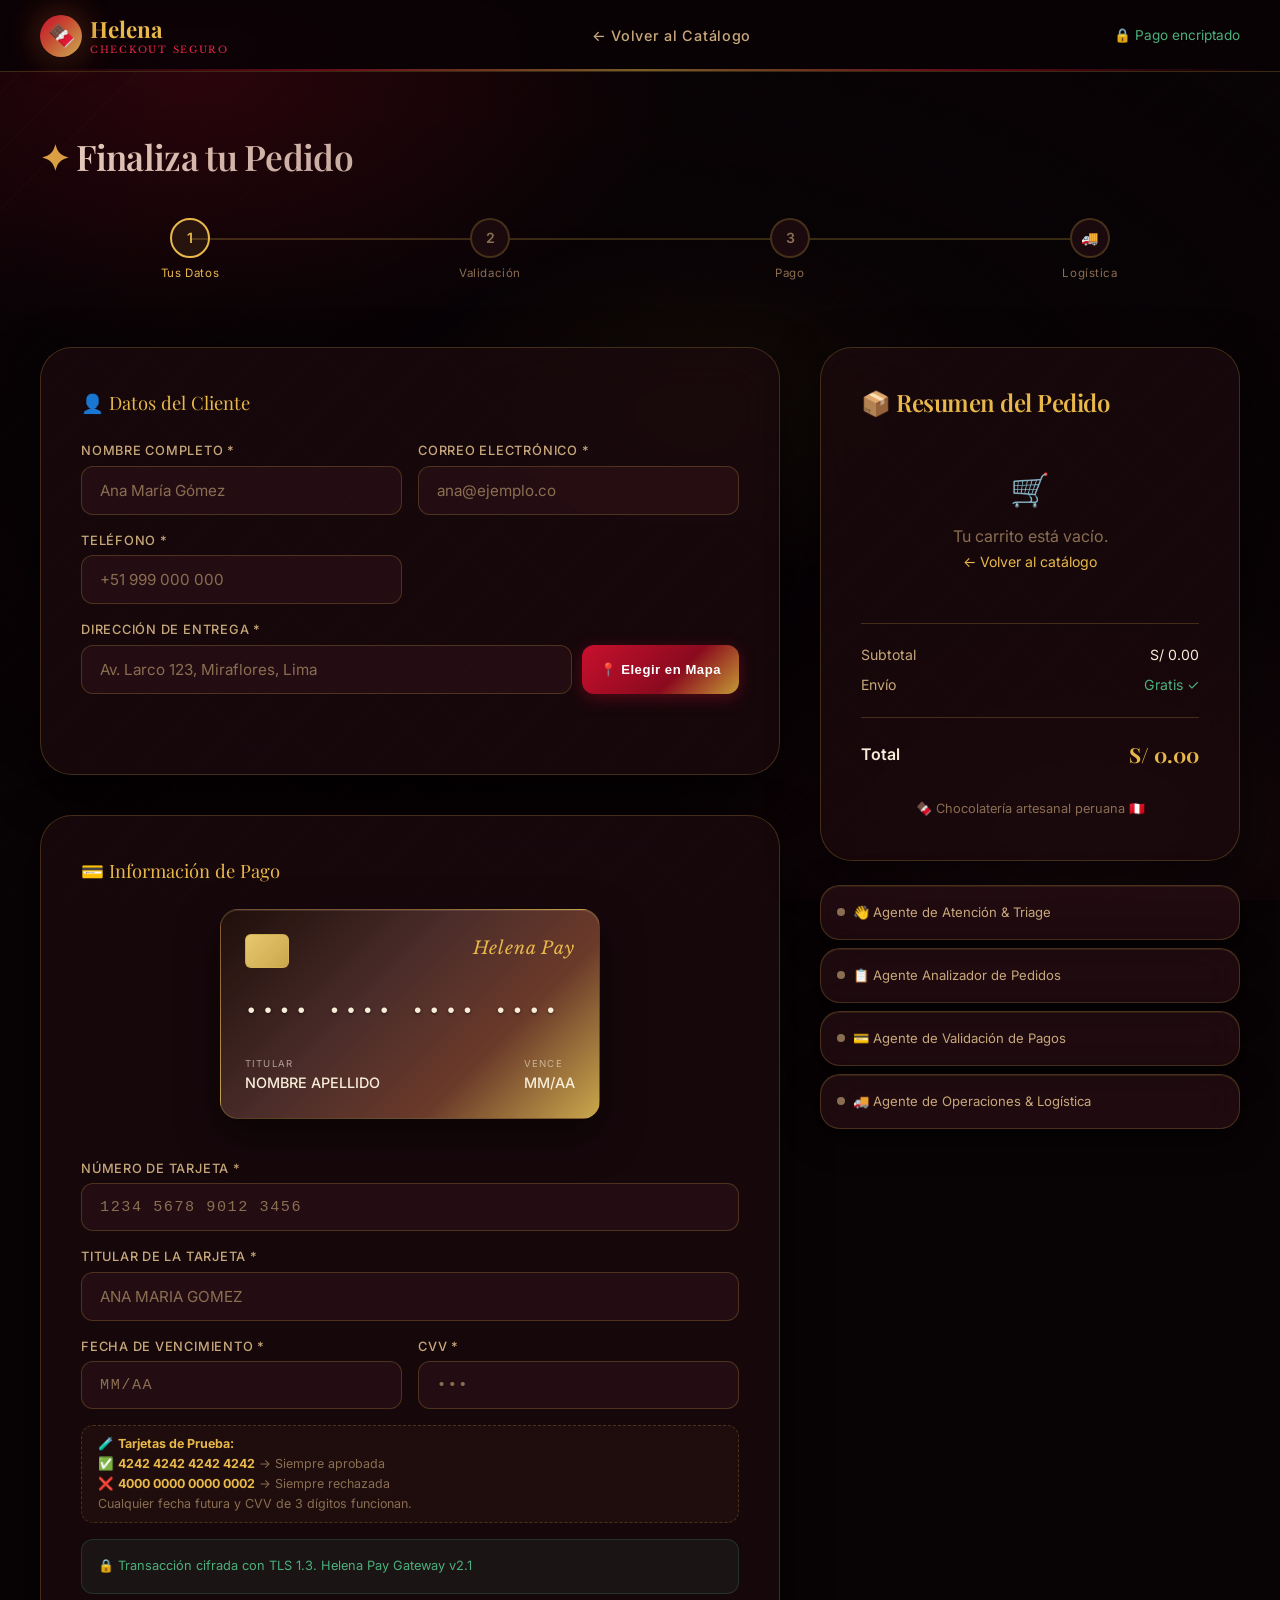
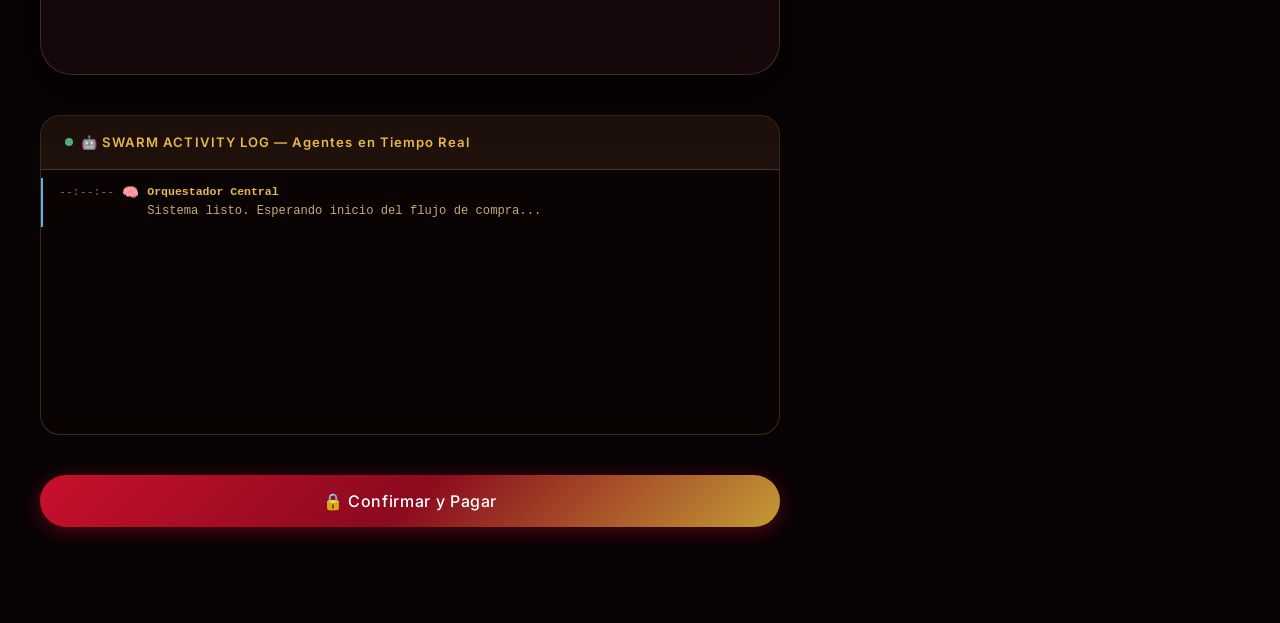
==== commit 4c295d55: "archivos actualizados" ====
--- a/frontend/checkout.html
+++ b/frontend/checkout.html
@@ -269,6 +269,7 @@
 <script src="js/config.js"></script>
 <script src="js/state.js"></script>
 <script src="js/geminiAPI.js"></script>
+<script src="js/geminiConfig.js"></script>
 <script src="js/mcp/postgresMCP.js"></script>
 <script src="js/mcp/paymentMCP.js"></script>
 <script src="js/mcp/mapsMCP.js"></script>
@@ -280,7 +281,6 @@
 <script src="js/orchestrator.js"></script>
 <script src="js/catalog.js"></script>
 <script src="js/ui.js"></script>
-<script src="js/geminiConfig.js"></script>
 <script src="js/mapPicker.js"></script>
 <script>
 document.addEventListener('DOMContentLoaded', () => {
--- a/frontend/css/chat.css
+++ b/frontend/css/chat.css
@@ -38,8 +38,39 @@
 .chat-avatar-header { width: 36px; height: 36px; border-radius: 50%; background: linear-gradient(135deg, var(--gold), var(--choc-caramel)); display: flex; align-items: center; justify-content: center; font-size: 1.1rem; flex-shrink: 0; }
 .chat-agent-info { flex: 1; }
 .chat-agent-name { font-size: 0.9rem; font-weight: 600; color: var(--gold); display: block; }
-.chat-agent-status { font-size: 0.72rem; color: var(--success); display: flex; align-items: center; gap: 4px; }
-.chat-agent-status::before { content: ''; width: 6px; height: 6px; border-radius: 50%; background: var(--success); display: inline-block; animation: pulse 2s infinite; }
+.chat-agent-status {
+  font-size: 0.72rem; color: var(--success);
+  display: flex; align-items: center; gap: 5px;
+}
+.chat-agent-status::before {
+  content: ''; width: 6px; height: 6px; border-radius: 50%;
+  background: var(--success); display: inline-block; animation: pulse 2s infinite;
+  flex-shrink: 0;
+}
+
+/* ── Status dot variants (controlados por GeminiConfig) ─── */
+.status-dot {
+  display: inline-block; width: 6px; height: 6px;
+  border-radius: 50%; flex-shrink: 0;
+}
+.status-dot.status-active  { background: var(--success); animation: pulse 2s infinite; }
+.status-dot.status-gemini  { background: #4285F4; animation: pulse 2.5s infinite; }
+.status-dot.status-offline { background: var(--text-muted); animation: none; }
+
+.chat-agent-status.status-ok      { color: var(--success); }
+.chat-agent-status.status-gemini  { color: #4285F4; }
+.chat-agent-status.status-offline { color: var(--text-muted); }
+
+/* Quitar el ::before cuando tenemos dots explícitos */
+.chat-agent-status.status-ok::before,
+.chat-agent-status.status-gemini::before,
+.chat-agent-status.status-offline::before { display: none; }
+
+.status-link {
+  color: var(--gold); text-decoration: none; opacity: 0.8;
+  font-size: 0.75rem; transition: opacity var(--t-fast);
+}
+.status-link:hover { opacity: 1; }
 
 .chat-messages {
   flex: 1; overflow-y: auto; padding: var(--space-md);
